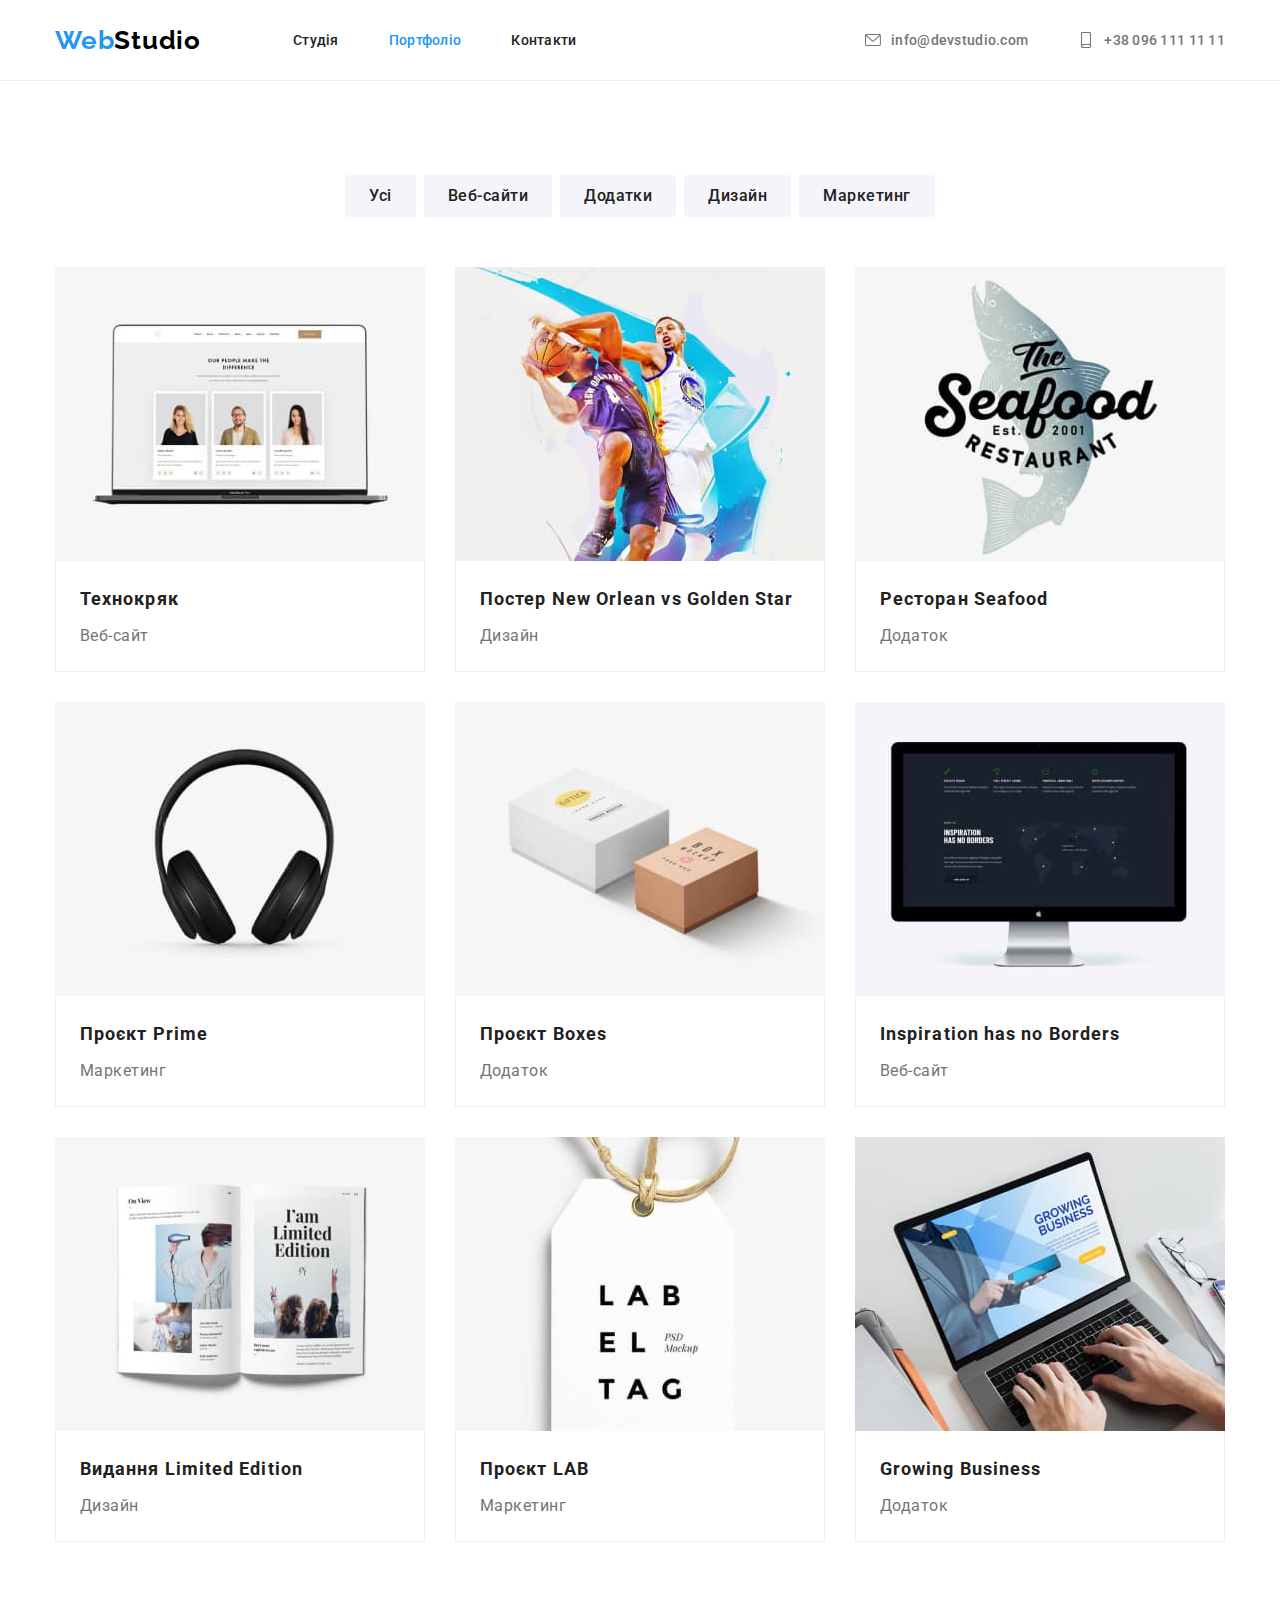
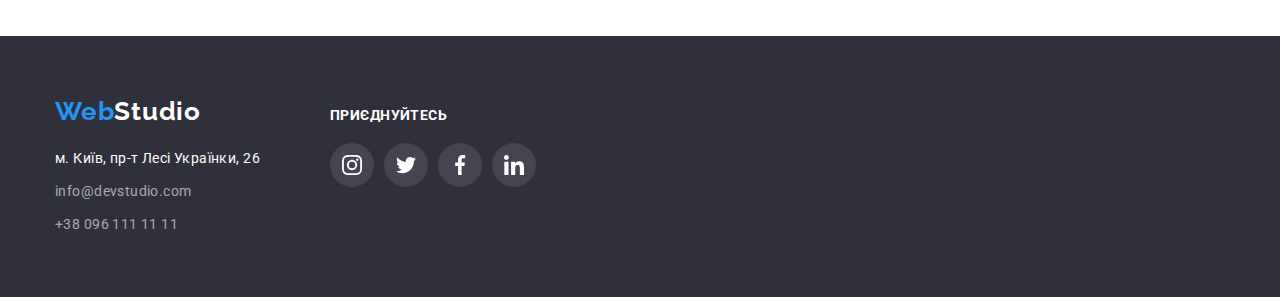
==== portfolio.html @ 1198a784 "0.0" ====
<!DOCTYPE html>
<html lang="uk">

<head>
    <meta charset="UTF-8" />
    <meta http-equiv="X-UA-Compatible" content="IE=edge" />
    <meta name="viewport" content="width=device-width, initial-scale=1.0" />
    <title>Document</title>
    <link rel="preconnect" href="https://fonts.googleapis.com">
    <link rel="preconnect" href="https://fonts.gstatic.com" crossorigin>
    <link rel="stylesheet"
        href="https://cdnjs.cloudflare.com/ajax/libs/modern-normalize/1.1.0/modern-normalize.min.css">
    <link
        href="https://fonts.googleapis.com/css2?family=Raleway:wght@700&family=Roboto:wght@400;500;700;900&display=swap"
        rel="stylesheet">
    <link rel="stylesheet" href="./css/styles.css">
</head>

<body>
    <header class="header">
        <div class="container header-container">
            <nav class="navigation">
                <a class="logo-top link" href="index.html">
                    <span class="web-logo">Web</span><span class="studio-logo">Studio</span>
                </a>
                <ul class="nav-list list">
                    <li class="nav-list-item">
                        <a class="nav-list-link link" href="index.html">Студія</a>
                    </li>
                    <li class="nav-list-item">
                        <a class="nav-list-link current link" href="portfolio.html">Портфоліо</a>
                    </li>
                    <li class="nav-list-item">
                        <a class="nav-list-link link" href="index.html">Контакти</a>
                    </li>
                </ul>
            </nav>
            <ul class="header-contacts list">
                <li class="header-contacts-item">
                    <a class="header-contacts-link link" href="mailto:info@devstudio.com">
                        <svg class="contacts-icon" width="16" height="12">
                            <use href="images/icons.svg#icon-envelope"></use>
                        </svg>info@devstudio.com</a>
                </li>
                <li class="header-contacts-item">
                    <a class="header-contacts-link link" href="tel:+380961111111"><svg class="contacts-icon" width="10"
                            height="16">
                            <use href="images/icons.svg#icon-smartphone"></use>
                        </svg>+38 096 111 11 11</a>
                </li>
            </ul>
        </div>
    </header>
    <main>
        <section class="section filter">
            <div class="container">
                <ul class="filter-list list">
                    <li class=filter-list-item>
                        <button class="filter-btn">Усі</button>
                    </li>
                    <li class=filter-list-item>
                        <button class="filter-btn">Веб-сайти</button>
                    </li>
                    <li class=filter-list-item>
                        <button class="filter-btn">Додатки</button>
                    </li>
                    <li class=filter-list-item>
                        <button class="filter-btn">Дизайн</button>
                    </li>
                    <li class=filter-list-item>
                        <button class="filter-btn">Маркетинг</button>
                    </li>
                </ul>
                <h2 class="visually-hidden">Проєкти</h2>
                <ul class="projects-list list">
                    <li class="projects-list-item">
                        <a class="projects-list-link link" href="index.html">
                            <div>
                                <img src="images/project-1.jpg" alt="проєкт 1" width="370" height="294" />
                                <div class="project-item-wrapper">
                                    <h3 class="project-title">Технокряк</h3>
                                    <p class="project-dscr">Веб-сайт</p>
                                </div>
                            </div>
                        </a>
                    </li>
                    <li class="projects-list-item">
                        <a class="projects-list-link link" href="index.html">
                            <div>
                                <img src="images/project-2.jpg" alt="Проєкт 2" width="370" height="294" />
                                <div class="project-item-wrapper">
                                    <h3 class="project-title">Постер New Orlean vs Golden Star</h3>
                                    <p class="project-dscr">Дизайн</p>
                                </div>
                            </div>
                        </a>
                    </li>
                    <li class="projects-list-item">
                        <a class="projects-list-link link" href="index.html">
                            <div>
                                <img src="images/project-3.jpg" alt="Проєкт 3" width="370" height="294" />
                                <div class="project-item-wrapper">
                                    <h3 class="project-title">Ресторан Seafood</h3>
                                    <p class="project-dscr">Додаток</p>
                                </div>
                            </div>
                        </a>
                    </li>
                    <li class="projects-list-item">
                        <a class="projects-list-link link" href="index.html">
                            <div>
                                <img src="images/project-4.jpg" alt="Проєкт 4" width="370" height="294" />
                                <div class="project-item-wrapper">
                                    <h3 class="project-title">Проєкт Prime</h3>
                                    <p class="project-dscr">Маркетинг</p>
                                </div>
                            </div>
                        </a>
                    </li>
                    <li class="projects-list-item">
                        <a class="projects-list-link link" href="index.html">
                            <div>
                                <img src="images/project-5.jpg" alt="Проєкт 5" width="370" height="294" />
                                <div class="project-item-wrapper">
                                    <h3 class="project-title">Проєкт Boxes</h3>
                                    <p class="project-dscr">Додаток</p>
                                </div>
                            </div>
                        </a>
                    </li>
                    <li class="projects-list-item">
                        <a class="projects-list-link link" href="index.html">
                            <div>
                                <img src="images/project-6.jpg" alt="Проєкт 6" width="370" height="294" />
                                <div class="project-item-wrapper">
                                    <h3 class="project-title">Inspiration has no Borders</h3>
                                    <p class="project-dscr">Веб-сайт</p>
                                </div>
                            </div>
                        </a>
                    </li>
                    <li class="projects-list-item">
                        <a class="projects-list-link link" href="index.html">
                            <div>
                                <img src="images/project-7.jpg" alt="Проєкт 7" width="370" height="294" />
                                <div class="project-item-wrapper">
                                    <h3 class="project-title">Видання Limited Edition</h3>
                                    <p class="project-dscr">Дизайн</p>
                                </div>
                            </div>
                        </a>
                    </li>
                    <li class="projects-list-item">
                        <a class="projects-list-link link" href="index.html">
                            <div>
                                <img src="images/project-8.jpg" alt="Проєкт 8" width="370" height="294" />
                                <div class="project-item-wrapper">
                                    <h3 class="project-title">Проєкт LAB</h3>
                                    <p class="project-dscr">Маркетинг</p>
                                </div>
                            </div>
                        </a>
                    </li>
                    <li class="projects-list-item">
                        <a class="projects-list-link link" href="index.html">
                            <div>
                                <img src="images/project-9.jpg" alt="Проєкт 9" width="370" height="294" />
                                <div class="project-item-wrapper">
                                    <h3 class="project-title">Growing Business</h3>
                                    <p class="project-dscr">Додаток</p>
                                </div>
                            </div>
                        </a>
                    </li>
                </ul>
            </div>
        </section>
    </main>
    <footer class="footer">
        <div class="container logo-footer">
            <div class="footer-first-block">
                <a class="logo-bottom link" href="index.html">
                    <span class="web-logo">Web</span><span class="studio-logo-footer">Studio</span>
                </a>
                <address class="address-list list link">
                    <span class="address-list-item address">м. Київ, пр-т Лесі Українки, 26</span>
                    <a class="address-list-item link" href="mailto:info@devstudio.com">info@devstudio.com</a>
                    <a class="address-list-item link" href="tel:+380961111111">+38 096 111 11 11</a>
                </address>
            </div>
            <div class="footer-second-block">
                <h3 class="footer-social-title">приєднуйтесь</h3>
                <ul class="footer-social-list list">
                    <li class="footer-social-list-item">
                        <a class="footer-social-list-link link" href="">
                            <svg class="footer-social-list-icon" width="20" height="20">
                                <use href="images/icons.svg#icon-instagram">
                                </use>
                            </svg>
                        </a>
                    </li>
                    <li class="footer-social-list-item">
                        <a class="footer-social-list-link link" href="">
                            <svg class="footer-social-list-icon" width="20" height="20">
                                <use href="images/icons.svg#icon-twitter">
                                </use>
                            </svg>
                        </a>
                    </li>
                    <li class="footer-social-list-item">
                        <a class="footer-social-list-link link" href="">
                            <svg class="footer-social-list-icon" width="20" height="20">
                                <use href="images/icons.svg#icon-facebook">
                                </use>
                            </svg>
                        </a>
                    </li>
                    <li class="footer-social-list-item">
                        <a class="footer-social-list-link link" href="">
                            <svg class="footer-social-list-icon" width="20" height="20">
                                <use href="images/icons.svg#icon-linkedin">
                                </use>
                            </svg>
                        </a>
                    </li>
                    </li>
                </ul>
            </div>
        </div>
    </footer>
</body>

</html>
---- css/styles.css ----
:root {
  --primary-font-family: "Roboto", sans-serif;
  --secondary-font-family: "Raleway", sans-serif;
  --accent-color: #2196f3;
  --text-color: #757575;
  --dark-color: #212121;
  --light-color: #ffffff;
}

body {
  font-family: var(--primary-font-family);
  color: #212121;
}

h1,
h2,
h3,
h4,
p {
  margin-top: 0;
  margin-bottom: 0;
}

ul {
  margin-top: 0;
  margin-bottom: 0;
  padding-top: 0;
}

img {
  display: block;
}

.list {
  list-style: none;
}

.link {
  text-decoration: none;
}

.container {
  margin-left: auto;
  margin-right: auto;
  width: 1200px;
  padding-left: 15px;
  padding-right: 15px;
}

.section {
  padding-top: 94px;
  padding-bottom: 94px;
}

/* Header */

header {
  border-bottom: 1px solid #ececec;
}

.header-container {
  display: flex;
  align-items: center;
}

.navigation {
  display: flex;
  align-items: center;
}

.nav-list {
  display: flex;
  align-items: center;
  padding-left: 0;
}

.header-contacts {
  display: flex;
  align-items: center;
  margin-left: auto;
  padding-left: 0;
}

.logo-top {
  margin-right: 92px;
}

.logo-bottom {
  display: inline-block;
  margin-bottom: 20px;
}

.web-logo {
  font-family: "Raleway", sans-serif;
  font-weight: 700;
  font-size: 26px;
  line-height: 1.19;
  letter-spacing: 0.03em;
  color: var(--accent-color);
}

.studio-logo {
  font-family: "Raleway", sans-serif;
  font-weight: 700;
  font-size: 26px;
  line-height: 1.19;
  letter-spacing: 0.03em;
  color: #000000;
}

.studio-logo-footer {
  font-family: "Raleway", sans-serif;
  font-weight: 700;
  font-size: 26px;
  line-height: 1.19;
  letter-spacing: 0.03em;
  color: var(--light-color);
}

.nav-list-item:not(:last-child) {
  margin-right: 50px;
}

.nav-list-link {
  display: block;
  padding-top: 32px;
  padding-bottom: 32px;
  font-weight: 500;
  font-size: 14px;
  line-height: 1.15;
  letter-spacing: 0.02em;
  color: var(--dark-color);
}

.nav-list-link.current {
  color: var(--accent-color);
}

.nav-list-link:hover,
.nav-list-link:focus {
  color: var(--accent-color);
}

.header-contacts-item:not(:last-child) {
  margin-right: 50px;
}

.header-contacts-link {
  display: flex;
  justify-content: center;
  font-weight: 500;
  font-size: 14px;
  line-height: 1.15;
  letter-spacing: 0.02em;
  color: var(--text-color);
}

.header-contacts-link:hover,
.header-contacts-link:focus {
  color: var(--accent-color);
}

.tel {
  margin-right: 215px;
}

.contacts-icon {
  margin-right: 10px;
  margin-bottom: 0;
  width: 16px;
  height: 16px;
  fill: #757575;
}

.header-contacts-link:hover .contacts-icon,
.header-contacts-link:focus .contacts-icon {
  fill: var(--accent-color);
}

.hero {
  background-color: #c4c4c4;
  background-image: linear-gradient(
      rgba(47, 48, 58, 0.4),
      rgba(47, 48, 58, 0.4)
    ),
    url("../images/bg.jpg");
  background-repeat: no-repeat;
  background-position: center;
  background-size: cover;
  padding: 200px 0;
  width: 1600px;
  margin: 0 auto;
}

/* Main */

.main-title {
  font-weight: 900;
  font-size: 44px;
  line-height: 1.36;
  text-align: center;
  letter-spacing: 0.06em;
  text-transform: uppercase;
  color: var(--light-color);
  width: 696px;
  margin: 0 auto;
  margin-bottom: 30px;
}

.modal-btn {
  display: block;
  margin: 0 auto;
  padding: 10px 20px;
  min-width: 216px;
  font-weight: 700;
  font-size: 16px;
  line-height: 1.86;
  text-align: center;
  letter-spacing: 0.06em;
  color: var(--light-color);
  background: var(--accent-color);
  cursor: pointer;
}

.modal-btn:hover,
.modal-btn:focus {
  background: #2196f3;
  box-shadow: 0px 4px 4px rgba(0, 0, 0, 0.15);
  border-radius: 4px;
}

.title {
  font-weight: 700;
  font-size: 36px;
  line-height: 1.17;
  text-align: center;
  letter-spacing: 0.03em;
  margin-bottom: 50px;
}

.visually-hidden {
  position: absolute;
  width: 1px;
  height: 1px;
  margin: -1px;
  white-space: nowrap;
  clip-path: inset(100%);
  clip: rect(0 0 0 0);
  overflow: hidden;
}

.features {
  padding-bottom: 0;
}

.features-list {
  display: flex;
  flex-wrap: wrap;
  margin-right: -30px;
  margin-top: -30px;
  padding-left: 0;
}

.features-list-item-icon {
  display: flex;
  align-items: center;
}

.features-list-item-container {
  width: 270px;
  height: 120px;
  display: flex;
  align-items: center;
  justify-content: center;
  background-color: #f5f4fa;
  margin-bottom: 30px;
}

.features-list-item {
  margin-right: 30px;
  margin-top: 30px;
  flex-basis: calc((100% - 120px) / 4);
}

.features-list-item-title {
  font-weight: 700;
  font-size: 14px;
  line-height: 1.15;
  letter-spacing: 0.03em;
  text-transform: uppercase;
  margin-bottom: 10px;
}

.features-list-item-dscr {
  font-size: 14px;
  line-height: 1.71;
  letter-spacing: 0.03em;
  color: var(--text-color);
}

.duties-list {
  display: flex;
  flex-wrap: wrap;
  margin-right: -30px;
  margin-top: -30px;
  padding-inline-start: 0;
}

.duties-list-item {
  margin-right: 30px;
  margin-top: 30px;
  flex-basis: calc((100% - 90px) / 3);
}

.team {
  background-color: #f5f4fa;
  padding-top: 94px;
}

.team-list {
  display: flex;
  flex-wrap: wrap;
  margin-right: -30px;
  margin-top: -30px;
  padding-inline-start: 0;
}

.team-list-member {
  margin-right: 30px;
  margin-top: 30px;
  flex-basis: calc((100% - 120px) / 4);
  background: #ffffff;
  box-shadow: 0px 1px 3px rgba(0, 0, 0, 0.12), 0px 1px 1px rgba(0, 0, 0, 0.14),
    0px 2px 1px rgba(0, 0, 0, 0.2);
  border-radius: 0px 0px 4px 4px;
}

.team-item-wrapper {
  padding-top: 32px;
  padding-bottom: 32px;
}

.team-list-member-name {
  font-weight: 500;
  font-size: 16px;
  line-height: 1.19;
  text-align: center;
  letter-spacing: 0.03em;
  margin-bottom: 10px;
}

.team-list-member-job {
  font-size: 16px;
  line-height: 1.19;
  text-align: center;
  letter-spacing: 0.03em;
  color: var(--text-color);
}

.social-list {
  display: flex;
  justify-content: center;
  align-items: center;
  margin-top: 16px;
  padding: 0;
}

.social-list-link {
  display: flex;
  align-items: center;
  justify-content: center;
  width: 44px;
  height: 44px;
  border-radius: 50%;
}

.social-list-item:not(:last-child) {
  margin-right: 10px;
}

.social-list-icon {
  fill: #afb1b8;
}

.social-list-link:hover,
.social-list-link:focus {
  background-color: var(--accent-color);
}

.social-list-link:hover .social-list-icon,
.social-list-link:focus .social-list-icon {
  fill: var(--light-color);
}

.customers-list {
  display: flex;
  align-items: center;
  justify-content: center;
  padding: 0;
}

.customers-list-item-link {
  display: flex;
  align-items: center;
  justify-content: center;
  fill: #afb1b8;
  border: 1px solid #afb1b8;
  border-radius: 3%;
  width: 170px;
  height: 92px;
}

.customers-list-item-link:hover,
.customers-list-item-link:focus {
  fill: var(--accent-color);
  border: 1px solid var(--accent-color);
}

.customers-list-item:not(:last-child) {
  margin-right: 30px;
}

/* Footer */

.address-list-item {
  font-style: normal;
  font-size: 14px;
  line-height: 1.71;
  letter-spacing: 0.03em;
  color: rgba(255, 255, 255, 0.6);
  display: flex;
  flex-direction: column;
  align-items: flex-start;
}

.address-list-item:not(:last-child) {
  margin-bottom: 9px;
}

.address {
  color: var(--light-color);
}

.address-list-item:hover,
.address-list-item:focus {
  color: var(--accent-color);
}

footer {
  background-color: #2f303a;
  padding-top: 60px;
  padding-bottom: 60px;
}

.logo-footer {
  display: flex;
  flex-direction: row;
  align-items: baseline;
}

.footer-second-block {
  margin-left: 70px;
}

.footer-social-title {
  font-weight: 700;
  font-size: 14px;
  line-height: 16px;
  letter-spacing: 0.03em;
  text-transform: uppercase;
  color: var(--light-color);
}

.footer-social-list {
  display: flex;
  align-items: center;
  padding-left: 0;
  margin-top: 20px;
}

.footer-social-list-link {
  display: flex;
  align-items: center;
  justify-content: center;
  width: 44px;
  height: 44px;
  border-radius: 50%;
  background: rgba(255, 255, 255, 0.1);
}

.footer-social-list-item:not(:last-child) {
  margin-right: 10px;
}

.footer-social-list-icon {
  fill: var(--light-color);
}

.footer-social-list-link:hover,
.footer-social-list-link:focus {
  background-color: var(--accent-color);
}

/* Portfolio */

.filter-list {
  display: flex;
  flex-direction: row;
  justify-content: center;
  padding-left: 0;
  margin-bottom: 50px;
}

.filter-list-item:not(:last-child) {
  margin-right: 8px;
}

.filter-btn {
  font-weight: 500;
  font-size: 16px;
  line-height: 1.62;
  text-align: center;
  letter-spacing: 0.03em;
  color: #212121;
  background: #f5f4fa;
  cursor: pointer;
  border-radius: 4px;
  border-color: transparent;
  padding: 6px 22px;
}

.filter-btn:hover,
.filter-btn:focus {
  background-color: var(--accent-color);
  color: #ffffff;
  box-shadow: 0px 3px 1px rgba(0, 0, 0, 0.1), 0px 1px 2px rgba(0, 0, 0, 0.08),
    0px 2px 2px rgba(0, 0, 0, 0.12);
}

.project-title {
  font-weight: 700;
  font-size: 18px;
  line-height: 2;
  letter-spacing: 0.06em;
  color: var(--dark-color);
}

.project-dscr {
  font-size: 16px;
  line-height: 1.88;
  letter-spacing: 0.03em;
  color: var(--text-color);
  margin-top: 4px;
}

.projects-list {
  display: flex;
  flex-wrap: wrap;
  margin-right: -30px;
  margin-top: -30px;
  padding-left: 0;
}

.projects-list-item {
  margin-right: 30px;
  margin-top: 30px;
  flex-basis: calc((100% - 90px) / 3);
}

.project-item-wrapper {
  padding: 20px 24px;
  border-bottom: 1px solid #eeeeee;
  border-left: 1px solid #eeeeee;
  border-right: 1px solid #eeeeee;
}

.projects-list-link {
  display: flex;
  justify-content: center;
  align-items: center;
}

.projects-list-link:hover,
.projects-list-link:focus {
  box-shadow: 0px 1px 1px rgba(0, 0, 0, 0.12), 0px 4px 4px rgba(0, 0, 0, 0.06),
    1px 4px 6px rgba(0, 0, 0, 0.16);
}
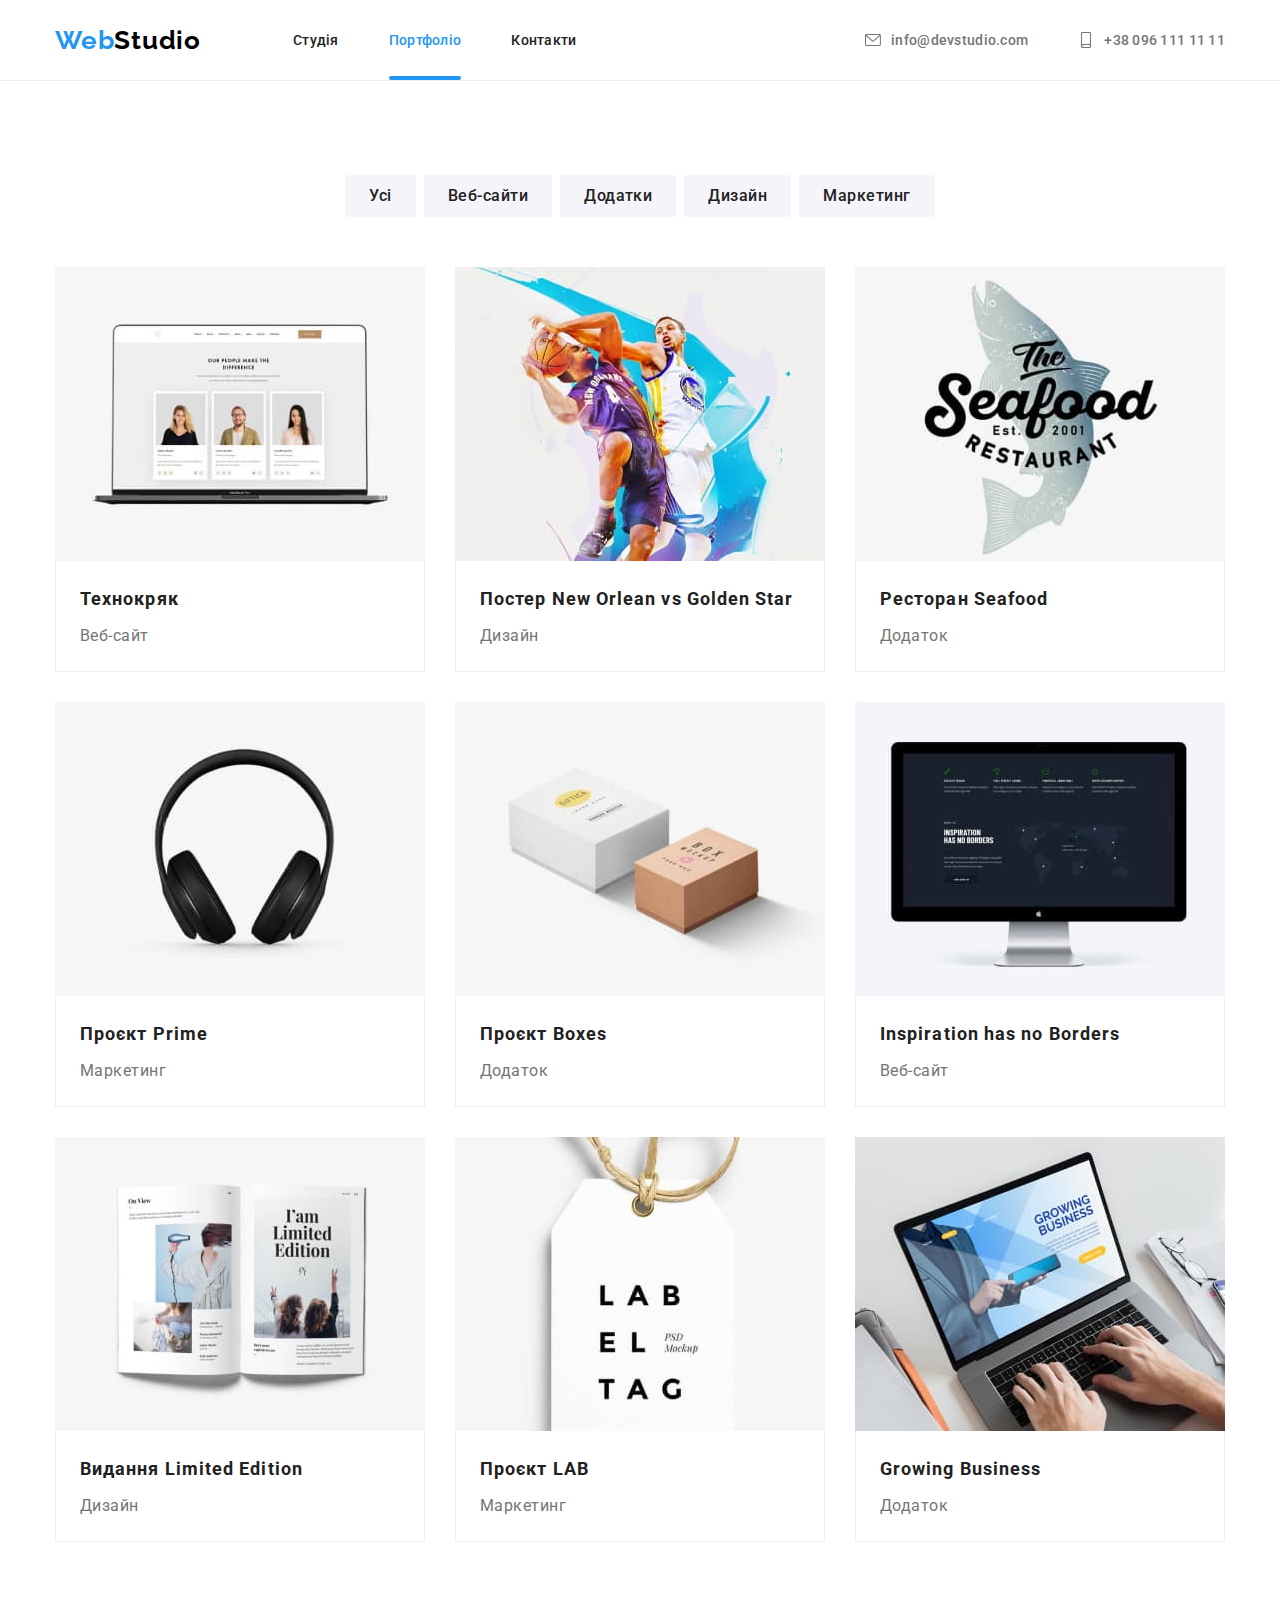
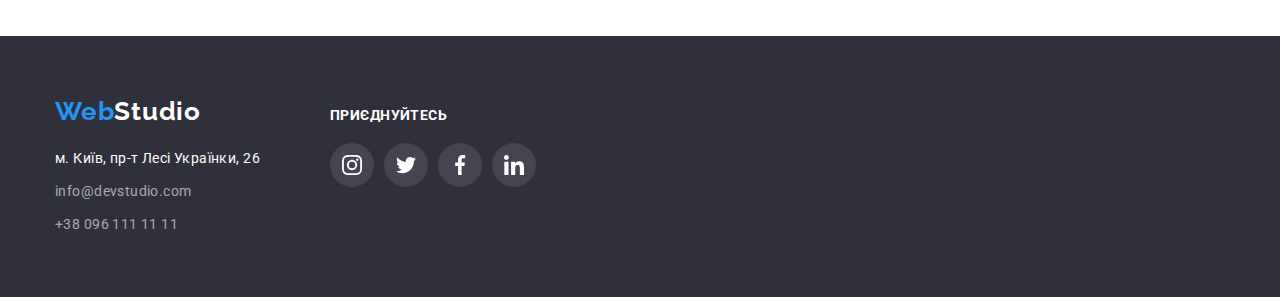
==== commit 945b3cc0: "1.0" ====
--- a/portfolio.html
+++ b/portfolio.html
@@ -76,7 +76,16 @@
                     <li class="projects-list-item">
                         <a class="projects-list-link link" href="index.html">
                             <div>
-                                <img src="images/project-1.jpg" alt="проєкт 1" width="370" height="294" />
+                                <div class="image-thumb">
+                                    <img class="project-img" src="images/project-1.jpg" alt="проєкт 1" width="370"
+                                        height="294" />
+                                    <div class="project-text">
+                                        <p>Ресурс пропонує комплексні пропозиції з різним рівнем
+                                            функціоналу та сервісів. Все це
+                                            дозволить відвідувачу отримати
+                                            вичерпні відомості про компанію чи приватну особу.</p>
+                                    </div>
+                                </div>
                                 <div class="project-item-wrapper">
                                     <h3 class="project-title">Технокряк</h3>
                                     <p class="project-dscr">Веб-сайт</p>
@@ -87,7 +96,15 @@
                     <li class="projects-list-item">
                         <a class="projects-list-link link" href="index.html">
                             <div>
-                                <img src="images/project-2.jpg" alt="Проєкт 2" width="370" height="294" />
+                                <div class="image-thumb">
+                                    <img src="images/project-2.jpg" alt="Проєкт 2" width="370" height="294" />
+                                    <div class="project-text">
+                                        <p>Ресурс пропонує комплексні пропозиції з різним рівнем
+                                            функціоналу та сервісів. Все це
+                                            дозволить відвідувачу отримати
+                                            вичерпні відомості про компанію чи приватну особу.</p>
+                                    </div>
+                                </div>
                                 <div class="project-item-wrapper">
                                     <h3 class="project-title">Постер New Orlean vs Golden Star</h3>
                                     <p class="project-dscr">Дизайн</p>
@@ -98,7 +115,15 @@
                     <li class="projects-list-item">
                         <a class="projects-list-link link" href="index.html">
                             <div>
-                                <img src="images/project-3.jpg" alt="Проєкт 3" width="370" height="294" />
+                                <div class="image-thumb">
+                                    <img src="images/project-3.jpg" alt="Проєкт 3" width="370" height="294" />
+                                    <div class="project-text">
+                                        <p>Ресурс пропонує комплексні пропозиції з різним рівнем
+                                            функціоналу та сервісів. Все це
+                                            дозволить відвідувачу отримати
+                                            вичерпні відомості про компанію чи приватну особу.</p>
+                                    </div>
+                                </div>
                                 <div class="project-item-wrapper">
                                     <h3 class="project-title">Ресторан Seafood</h3>
                                     <p class="project-dscr">Додаток</p>
@@ -109,7 +134,15 @@
                     <li class="projects-list-item">
                         <a class="projects-list-link link" href="index.html">
                             <div>
-                                <img src="images/project-4.jpg" alt="Проєкт 4" width="370" height="294" />
+                                <div class="image-thumb">
+                                    <img src="images/project-4.jpg" alt="Проєкт 4" width="370" height="294" />
+                                    <div class="project-text">
+                                        <p>Ресурс пропонує комплексні пропозиції з різним рівнем
+                                            функціоналу та сервісів. Все це
+                                            дозволить відвідувачу отримати
+                                            вичерпні відомості про компанію чи приватну особу.</p>
+                                    </div>
+                                </div>
                                 <div class="project-item-wrapper">
                                     <h3 class="project-title">Проєкт Prime</h3>
                                     <p class="project-dscr">Маркетинг</p>
@@ -120,7 +153,15 @@
                     <li class="projects-list-item">
                         <a class="projects-list-link link" href="index.html">
                             <div>
-                                <img src="images/project-5.jpg" alt="Проєкт 5" width="370" height="294" />
+                                <div class="image-thumb">
+                                    <img src="images/project-5.jpg" alt="Проєкт 5" width="370" height="294" />
+                                    <div class="project-text">
+                                        <p>Ресурс пропонує комплексні пропозиції з різним рівнем
+                                            функціоналу та сервісів. Все це
+                                            дозволить відвідувачу отримати
+                                            вичерпні відомості про компанію чи приватну особу.</p>
+                                    </div>
+                                </div>
                                 <div class="project-item-wrapper">
                                     <h3 class="project-title">Проєкт Boxes</h3>
                                     <p class="project-dscr">Додаток</p>
@@ -131,7 +172,15 @@
                     <li class="projects-list-item">
                         <a class="projects-list-link link" href="index.html">
                             <div>
-                                <img src="images/project-6.jpg" alt="Проєкт 6" width="370" height="294" />
+                                <div class="image-thumb">
+                                    <img src="images/project-6.jpg" alt="Проєкт 6" width="370" height="294" />
+                                    <div class="project-text">
+                                        <p>Ресурс пропонує комплексні пропозиції з різним рівнем
+                                            функціоналу та сервісів. Все це
+                                            дозволить відвідувачу отримати
+                                            вичерпні відомості про компанію чи приватну особу.</p>
+                                    </div>
+                                </div>
                                 <div class="project-item-wrapper">
                                     <h3 class="project-title">Inspiration has no Borders</h3>
                                     <p class="project-dscr">Веб-сайт</p>
@@ -142,7 +191,15 @@
                     <li class="projects-list-item">
                         <a class="projects-list-link link" href="index.html">
                             <div>
-                                <img src="images/project-7.jpg" alt="Проєкт 7" width="370" height="294" />
+                                <div class="image-thumb">
+                                    <img src="images/project-7.jpg" alt="Проєкт 7" width="370" height="294" />
+                                    <div class="project-text">
+                                        <p>Ресурс пропонує комплексні пропозиції з різним рівнем
+                                            функціоналу та сервісів. Все це
+                                            дозволить відвідувачу отримати
+                                            вичерпні відомості про компанію чи приватну особу.</p>
+                                    </div>
+                                </div>
                                 <div class="project-item-wrapper">
                                     <h3 class="project-title">Видання Limited Edition</h3>
                                     <p class="project-dscr">Дизайн</p>
@@ -153,7 +210,15 @@
                     <li class="projects-list-item">
                         <a class="projects-list-link link" href="index.html">
                             <div>
-                                <img src="images/project-8.jpg" alt="Проєкт 8" width="370" height="294" />
+                                <div class="image-thumb">
+                                    <img src="images/project-8.jpg" alt="Проєкт 8" width="370" height="294" />
+                                    <div class="project-text">
+                                        <p>Ресурс пропонує комплексні пропозиції з різним рівнем
+                                            функціоналу та сервісів. Все це
+                                            дозволить відвідувачу отримати
+                                            вичерпні відомості про компанію чи приватну особу.</p>
+                                    </div>
+                                </div>
                                 <div class="project-item-wrapper">
                                     <h3 class="project-title">Проєкт LAB</h3>
                                     <p class="project-dscr">Маркетинг</p>
@@ -164,7 +229,15 @@
                     <li class="projects-list-item">
                         <a class="projects-list-link link" href="index.html">
                             <div>
-                                <img src="images/project-9.jpg" alt="Проєкт 9" width="370" height="294" />
+                                <div class="image-thumb">
+                                    <img src="images/project-9.jpg" alt="Проєкт 9" width="370" height="294" />
+                                    <div class="project-text">
+                                        <p>Ресурс пропонує комплексні пропозиції з різним рівнем
+                                            функціоналу та сервісів. Все це
+                                            дозволить відвідувачу отримати
+                                            вичерпні відомості про компанію чи приватну особу.</p>
+                                    </div>
+                                </div>
                                 <div class="project-item-wrapper">
                                     <h3 class="project-title">Growing Business</h3>
                                     <p class="project-dscr">Додаток</p>
--- a/css/styles.css
+++ b/css/styles.css
@@ -122,6 +122,7 @@
 }
 
 .nav-list-link {
+  position: relative;
   display: block;
   padding-top: 32px;
   padding-bottom: 32px;
@@ -130,6 +131,7 @@
   line-height: 1.15;
   letter-spacing: 0.02em;
   color: var(--dark-color);
+  transition: color 250ms cubic-bezier(0.4, 0, 0.2, 1);
 }
 
 .nav-list-link.current {
@@ -139,6 +141,17 @@
 .nav-list-link:hover,
 .nav-list-link:focus {
   color: var(--accent-color);
+}
+
+.nav-list-link.current::after {
+  content: "";
+  position: absolute;
+  bottom: 0;
+  left: 0;
+  width: 100%;
+  height: 4px;
+  background: var(--accent-color);
+  border-radius: 2px;
 }
 
 .header-contacts-item:not(:last-child) {
@@ -153,6 +166,7 @@
   line-height: 1.15;
   letter-spacing: 0.02em;
   color: var(--text-color);
+  transition: color 250ms cubic-bezier(0.4, 0, 0.2, 1);
 }
 
 .header-contacts-link:hover,
@@ -170,6 +184,7 @@
   width: 16px;
   height: 16px;
   fill: #757575;
+  transition: fill 250ms cubic-bezier(0.4, 0, 0.2, 1);
 }
 
 .header-contacts-link:hover .contacts-icon,
@@ -218,13 +233,16 @@
   text-align: center;
   letter-spacing: 0.06em;
   color: var(--light-color);
-  background: var(--accent-color);
+  background-color: var(--accent-color);
   cursor: pointer;
+  transition: background-color 250ms cubic-bezier(0.4, 0, 0.2, 1),
+    box-shadow 250ms cubic-bezier(0.4, 0, 0.2, 1),
+    border-radius 250ms cubic-bezier(0.4, 0, 0.2, 1);
 }
 
 .modal-btn:hover,
 .modal-btn:focus {
-  background: #2196f3;
+  background-color: #2196f3;
   box-shadow: 0px 4px 4px rgba(0, 0, 0, 0.15);
   border-radius: 4px;
 }
@@ -312,6 +330,28 @@
   flex-basis: calc((100% - 90px) / 3);
 }
 
+.duties-img-thumb {
+  position: relative;
+}
+
+.duties-text {
+  position: absolute;
+  display: flex;
+  align-items: center;
+  justify-content: center;
+  bottom: 0;
+  left: 0;
+  width: 370px;
+  height: 70px;
+  font-weight: 700;
+  font-size: 14px;
+  line-height: 1.15;
+  letter-spacing: 0.03em;
+  text-transform: uppercase;
+  color: var(--light-color);
+  background: rgba(47, 48, 58, 0.8);
+}
+
 .team {
   background-color: #f5f4fa;
   padding-top: 94px;
@@ -329,7 +369,7 @@
   margin-right: 30px;
   margin-top: 30px;
   flex-basis: calc((100% - 120px) / 4);
-  background: #ffffff;
+  background-color: #ffffff;
   box-shadow: 0px 1px 3px rgba(0, 0, 0, 0.12), 0px 1px 1px rgba(0, 0, 0, 0.14),
     0px 2px 1px rgba(0, 0, 0, 0.2);
   border-radius: 0px 0px 4px 4px;
@@ -372,6 +412,7 @@
   width: 44px;
   height: 44px;
   border-radius: 50%;
+  transition: background-color 250ms cubic-bezier(0.4, 0, 0.2, 1);
 }
 
 .social-list-item:not(:last-child) {
@@ -380,6 +421,7 @@
 
 .social-list-icon {
   fill: #afb1b8;
+  transition: fill 250ms cubic-bezier(0.4, 0, 0.2, 1);
 }
 
 .social-list-link:hover,
@@ -408,6 +450,8 @@
   border-radius: 3%;
   width: 170px;
   height: 92px;
+  transition: fill 250ms cubic-bezier(0.4, 0, 0.2, 1),
+    border 250ms cubic-bezier(0.4, 0, 0.2, 1);
 }
 
 .customers-list-item-link:hover,
@@ -431,6 +475,7 @@
   display: flex;
   flex-direction: column;
   align-items: flex-start;
+  transition: color 250ms cubic-bezier(0.4, 0, 0.2, 1);
 }
 
 .address-list-item:not(:last-child) {
@@ -485,7 +530,8 @@
   width: 44px;
   height: 44px;
   border-radius: 50%;
-  background: rgba(255, 255, 255, 0.1);
+  background-color: rgba(255, 255, 255, 0.1);
+  transition: background-color 250ms cubic-bezier(0.4, 0, 0.2, 1);
 }
 
 .footer-social-list-item:not(:last-child) {
@@ -522,11 +568,14 @@
   text-align: center;
   letter-spacing: 0.03em;
   color: #212121;
-  background: #f5f4fa;
+  background-color: #f5f4fa;
   cursor: pointer;
   border-radius: 4px;
   border-color: transparent;
   padding: 6px 22px;
+  transition: background-color 250ms cubic-bezier(0.4, 0, 0.2, 1),
+    color 250ms cubic-bezier(0.4, 0, 0.2, 1),
+    box-shadow 250ms cubic-bezier(0.4, 0, 0.2, 1);
 }
 
 .filter-btn:hover,
@@ -567,6 +616,10 @@
   flex-basis: calc((100% - 90px) / 3);
 }
 
+.image-thumb {
+  position: relative;
+}
+
 .project-item-wrapper {
   padding: 20px 24px;
   border-bottom: 1px solid #eeeeee;
@@ -578,6 +631,9 @@
   display: flex;
   justify-content: center;
   align-items: center;
+  transition: box-shadow 250ms cubic-bezier(0.4, 0, 0.2, 1),
+    height 250ms cubic-bezier(0.4, 0, 0.2, 1),
+    opacity 250ms cubic-bezier(0.4, 0, 0.2, 1);
 }
 
 .projects-list-link:hover,
@@ -585,3 +641,70 @@
   box-shadow: 0px 1px 1px rgba(0, 0, 0, 0.12), 0px 4px 4px rgba(0, 0, 0, 0.06),
     1px 4px 6px rgba(0, 0, 0, 0.16);
 }
+
+.project-text {
+  opacity: 0;
+  display: inline-block;
+  position: absolute;
+  bottom: 0;
+  left: 0;
+  width: 100%;
+  height: 0;
+  font-size: 18px;
+  line-height: 1.56;
+  letter-spacing: 0.03em;
+  color: #ffffff;
+  background-color: rgba(33, 150, 243, 0.9);
+  padding: 63px 54px;
+  transition: height 250ms cubic-bezier(0.4, 0, 0.2, 1),
+    opacity 250ms cubic-bezier(0.4, 0, 0.2, 1);
+}
+
+.projects-list-link:hover .project-text,
+.projects-list-link:focus .project-text {
+  opacity: 1;
+  height: 100%;
+}
+
+.backdrop {
+  position: fixed;
+  top: 0;
+  left: 0;
+  width: 100vw;
+  height: 100vh;
+  background-color: rgba(0, 0, 0, 0.2);
+  transition: opacity 250ms cubic-bezier(0.4, 0, 0.2, 1),
+    visibility 250ms cubic-bezier(0.4, 0, 0.2, 1);
+}
+
+.backdrop.is-hidden {
+  opacity: 0;
+  visibility: hidden;
+  pointer-events: none;
+}
+
+.modal {
+  width: 528px;
+  height: 580px;
+  background-color: white;
+  position: absolute;
+  top: 50%;
+  left: 50%;
+  transform: translate(-50%, -50%);
+}
+
+.modal-close-btn {
+  position: absolute;
+  top: 8px;
+  right: 8px;
+  width: 30px;
+  height: 30px;
+  border: 1px solid #0000001a;
+  background-color: transparent;
+  border-radius: 50%;
+  padding: 0;
+  display: flex;
+  justify-content: center;
+  align-items: center;
+  cursor: pointer;
+}
